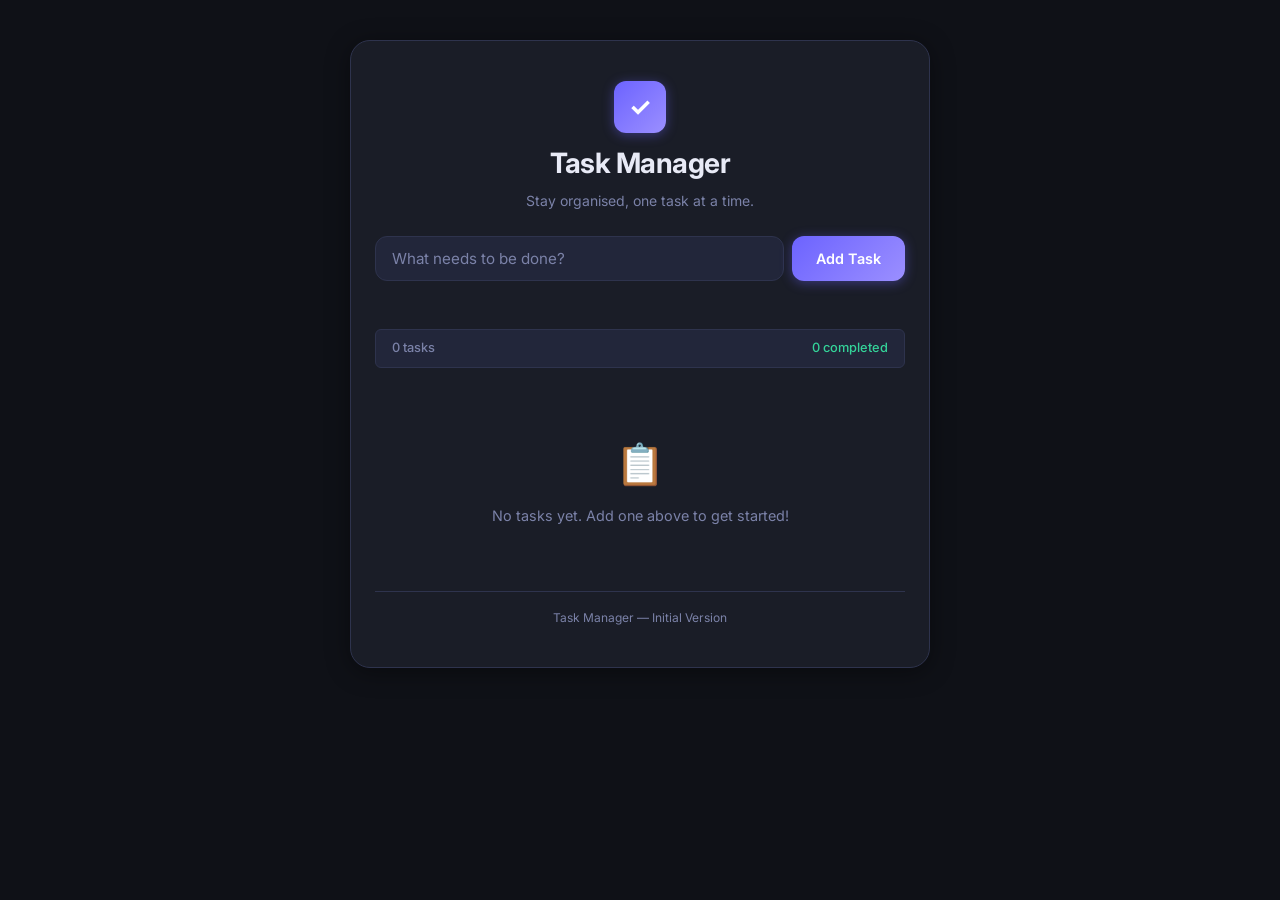
==== index.html @ 6cbb1f54 "initial" ====
<!DOCTYPE html>
<html lang="en">
  <head>
    <meta charset="UTF-8" />
    <meta name="viewport" content="width=device-width, initial-scale=1.0" />

    <!-- SEO -->
    <title>Task Manager</title>
    <meta
      name="description"
      content="A simple and clean task manager to add, complete, and delete your daily tasks."
    />

    <!-- Google Font -->
    <link rel="preconnect" href="https://fonts.googleapis.com" />
    <link rel="preconnect" href="https://fonts.gstatic.com" crossorigin />
    <link
      href="https://fonts.googleapis.com/css2?family=Inter:wght@400;500;600;700&display=swap"
      rel="stylesheet"
    />

    <link rel="stylesheet" href="style.css" />
  </head>
  <body>
    <div class="app-wrapper">
      <!-- Header -->
      <header class="app-header">
        <div class="header-icon" aria-hidden="true">✓</div>
        <h1 class="app-title">Task Manager</h1>
        <p class="app-subtitle">Stay organised, one task at a time.</p>
      </header>

      <!-- Task Input -->
      <section class="input-section" aria-label="Add a new task">
        <form id="task-form" class="task-form" novalidate>
          <input
            id="task-input"
            class="task-input"
            type="text"
            placeholder="What needs to be done?"
            aria-label="New task description"
            maxlength="150"
            autocomplete="off"
          />
          <button id="add-btn" class="btn btn-add" type="submit">
            Add Task
          </button>
        </form>

        <!-- Inline error message -->
        <p id="error-msg" class="error-msg" role="alert" aria-live="polite"></p>
      </section>

      <!-- Stats Bar -->
      <div class="stats-bar">
        <span id="stats-total" class="stat">0 tasks</span>
        <span id="stats-completed" class="stat stat-completed">0 completed</span>
      </div>

      <!-- Task List -->
      <main>
        <ul id="task-list" class="task-list" aria-label="Task list">
          <!-- Tasks are injected here by script.js -->
        </ul>

        <!-- Empty state shown when no tasks exist -->
        <div id="empty-state" class="empty-state">
          <div class="empty-icon" aria-hidden="true">📋</div>
          <p>No tasks yet. Add one above to get started!</p>
        </div>
      </main>

      <!-- Footer -->
      <footer class="app-footer">
        Task Manager &mdash; Initial Version
      </footer>
    </div>

    <script src="script.js"></script>
  </body>
</html>
---- style.css ----
/* ============================================================
   CSS CUSTOM PROPERTIES (Design Tokens)
   Centralising colours, spacing, and radii makes it easy for
   team members to retheme the app in one place.
   ============================================================ */
:root {
  /* Colour Palette */
  --clr-bg:           #0f1117;
  --clr-surface:      #1a1d27;
  --clr-surface-alt:  #22263a;
  --clr-border:       #2e334d;
  --clr-accent:       #6c63ff;
  --clr-accent-hover: #574fd6;
  --clr-success:      #34d399;
  --clr-danger:       #f87171;
  --clr-danger-hover: #ef4444;
  --clr-text-primary: #e8eaf6;
  --clr-text-muted:   #7b82a8;
  --clr-completed:    #4b5280;

  /* Spacing */
  --sp-xs:  4px;
  --sp-sm:  8px;
  --sp-md:  16px;
  --sp-lg:  24px;
  --sp-xl:  40px;

  /* Border Radius */
  --radius-sm:  6px;
  --radius-md:  12px;
  --radius-lg:  20px;
  --radius-pill: 999px;

  /* Typography */
  --font-body: 'Inter', system-ui, sans-serif;

  /* Shadows */
  --shadow-card: 0 4px 24px rgba(0, 0, 0, 0.4);
  --shadow-btn:  0 2px 12px rgba(108, 99, 255, 0.4);

  /* Transitions */
  --transition-fast: 0.15s ease;
  --transition-mid:  0.25s ease;
}

/* ============================================================
   RESET & BASE
   ============================================================ */
*, *::before, *::after {
  box-sizing: border-box;
  margin: 0;
  padding: 0;
}

html {
  scroll-behavior: smooth;
}

body {
  font-family: var(--font-body);
  background-color: var(--clr-bg);
  color: var(--clr-text-primary);
  min-height: 100vh;
  display: flex;
  justify-content: center;
  align-items: flex-start;
  padding: var(--sp-xl) var(--sp-md);
  line-height: 1.6;
}

/* ============================================================
   APP WRAPPER  (card container)
   ============================================================ */
.app-wrapper {
  width: 100%;
  max-width: 580px;
  background-color: var(--clr-surface);
  border-radius: var(--radius-lg);
  box-shadow: var(--shadow-card);
  border: 1px solid var(--clr-border);
  padding: var(--sp-xl) var(--sp-lg);
  display: flex;
  flex-direction: column;
  gap: var(--sp-lg);
}

/* ============================================================
   HEADER
   ============================================================ */
.app-header {
  text-align: center;
}

.header-icon {
  display: inline-flex;
  align-items: center;
  justify-content: center;
  width: 52px;
  height: 52px;
  background: linear-gradient(135deg, var(--clr-accent), #9b8fff);
  border-radius: var(--radius-md);
  font-size: 1.6rem;
  font-weight: 700;
  color: #fff;
  margin-bottom: var(--sp-sm);
  box-shadow: var(--shadow-btn);
}

.app-title {
  font-size: 1.75rem;
  font-weight: 700;
  letter-spacing: -0.5px;
  color: var(--clr-text-primary);
}

.app-subtitle {
  margin-top: var(--sp-xs);
  font-size: 0.875rem;
  color: var(--clr-text-muted);
}

/* ============================================================
   INPUT SECTION
   ============================================================ */
.task-form {
  display: flex;
  gap: var(--sp-sm);
}

.task-input {
  flex: 1;
  padding: 12px var(--sp-md);
  background-color: var(--clr-surface-alt);
  border: 1.5px solid var(--clr-border);
  border-radius: var(--radius-md);
  color: var(--clr-text-primary);
  font-family: var(--font-body);
  font-size: 0.95rem;
  outline: none;
  transition: border-color var(--transition-fast), box-shadow var(--transition-fast);
}

.task-input::placeholder {
  color: var(--clr-text-muted);
}

.task-input:focus {
  border-color: var(--clr-accent);
  box-shadow: 0 0 0 3px rgba(108, 99, 255, 0.2);
}

/* Error state on the input */
.task-input.is-error {
  border-color: var(--clr-danger);
  box-shadow: 0 0 0 3px rgba(248, 113, 113, 0.2);
}

/* ============================================================
   BUTTONS
   ============================================================ */
.btn {
  padding: 12px var(--sp-lg);
  border: none;
  border-radius: var(--radius-md);
  font-family: var(--font-body);
  font-size: 0.9rem;
  font-weight: 600;
  cursor: pointer;
  transition: background-color var(--transition-fast),
              transform var(--transition-fast),
              box-shadow var(--transition-fast);
  white-space: nowrap;
}

.btn:active {
  transform: scale(0.97);
}

/* Primary add button */
.btn-add {
  background: linear-gradient(135deg, var(--clr-accent), #9b8fff);
  color: #fff;
  box-shadow: var(--shadow-btn);
}

.btn-add:hover {
  background: linear-gradient(135deg, var(--clr-accent-hover), #7c6fe0);
  box-shadow: 0 4px 16px rgba(108, 99, 255, 0.5);
}

/* ============================================================
   ERROR MESSAGE
   ============================================================ */
.error-msg {
  min-height: 20px;
  font-size: 0.8rem;
  color: var(--clr-danger);
  margin-top: var(--sp-xs);
  transition: opacity var(--transition-mid);
}

/* ============================================================
   STATS BAR
   ============================================================ */
.stats-bar {
  display: flex;
  justify-content: space-between;
  align-items: center;
  padding: var(--sp-sm) var(--sp-md);
  background-color: var(--clr-surface-alt);
  border-radius: var(--radius-sm);
  border: 1px solid var(--clr-border);
}

.stat {
  font-size: 0.8rem;
  font-weight: 500;
  color: var(--clr-text-muted);
}

.stat-completed {
  color: var(--clr-success);
}

/* ============================================================
   TASK LIST
   ============================================================ */
.task-list {
  list-style: none;
  display: flex;
  flex-direction: column;
  gap: var(--sp-sm);
}

/* Individual task item */
.task-item {
  display: flex;
  align-items: center;
  gap: var(--sp-md);
  padding: var(--sp-md);
  background-color: var(--clr-surface-alt);
  border: 1px solid var(--clr-border);
  border-radius: var(--radius-md);
  transition: border-color var(--transition-mid),
              background-color var(--transition-mid),
              opacity var(--transition-mid),
              transform var(--transition-mid);

  /* Animate in when added */
  animation: slide-in 0.25s ease forwards;
}

.task-item:hover {
  border-color: var(--clr-accent);
}

/* Completed state */
.task-item.is-completed {
  opacity: 0.6;
  background-color: var(--clr-surface);
  border-color: var(--clr-completed);
}

.task-item.is-completed .task-text {
  text-decoration: line-through;
  color: var(--clr-completed);
}

/* Animate out on removal */
.task-item.removing {
  opacity: 0;
  transform: translateX(30px);
}

/* --- Checkbox --- */
.task-checkbox {
  flex-shrink: 0;
  appearance: none;
  -webkit-appearance: none;
  width: 20px;
  height: 20px;
  border: 2px solid var(--clr-border);
  border-radius: 50%;
  cursor: pointer;
  position: relative;
  transition: background-color var(--transition-fast),
              border-color var(--transition-fast);
}

.task-checkbox:hover {
  border-color: var(--clr-success);
}

.task-checkbox:checked {
  background-color: var(--clr-success);
  border-color: var(--clr-success);
}

/* Checkmark tick */
.task-checkbox:checked::after {
  content: '';
  position: absolute;
  top: 3px;
  left: 6px;
  width: 5px;
  height: 9px;
  border: 2px solid #0f1117;
  border-top: none;
  border-left: none;
  transform: rotate(45deg);
}

/* --- Task text --- */
.task-text {
  flex: 1;
  font-size: 0.95rem;
  color: var(--clr-text-primary);
  word-break: break-word;
  transition: color var(--transition-mid), text-decoration var(--transition-mid);
}

/* --- Delete button --- */
.btn-delete {
  flex-shrink: 0;
  background: transparent;
  border: 1px solid transparent;
  color: var(--clr-text-muted);
  border-radius: var(--radius-sm);
  padding: var(--sp-xs) var(--sp-sm);
  font-size: 1rem;
  cursor: pointer;
  transition: color var(--transition-fast),
              border-color var(--transition-fast),
              background-color var(--transition-fast);
  line-height: 1;
}

.btn-delete:hover {
  color: var(--clr-danger);
  border-color: var(--clr-danger);
  background-color: rgba(248, 113, 113, 0.1);
}

/* ============================================================
   EMPTY STATE
   ============================================================ */
.empty-state {
  text-align: center;
  padding: var(--sp-xl) var(--sp-md);
  color: var(--clr-text-muted);
  font-size: 0.9rem;
  display: none; /* shown via JS */
}

.empty-icon {
  font-size: 2.5rem;
  margin-bottom: var(--sp-sm);
}

/* ============================================================
   FOOTER
   ============================================================ */
.app-footer {
  text-align: center;
  font-size: 0.75rem;
  color: var(--clr-text-muted);
  border-top: 1px solid var(--clr-border);
  padding-top: var(--sp-md);
}

/* ============================================================
   ANIMATIONS
   ============================================================ */
@keyframes slide-in {
  from {
    opacity: 0;
    transform: translateY(-8px);
  }
  to {
    opacity: 1;
    transform: translateY(0);
  }
}

/* ============================================================
   RESPONSIVE  — small screens
   ============================================================ */
@media (max-width: 480px) {
  .app-wrapper {
    padding: var(--sp-lg) var(--sp-md);
    border-radius: var(--radius-md);
  }

  .task-form {
    flex-direction: column;
  }

  .btn-add {
    width: 100%;
  }
}
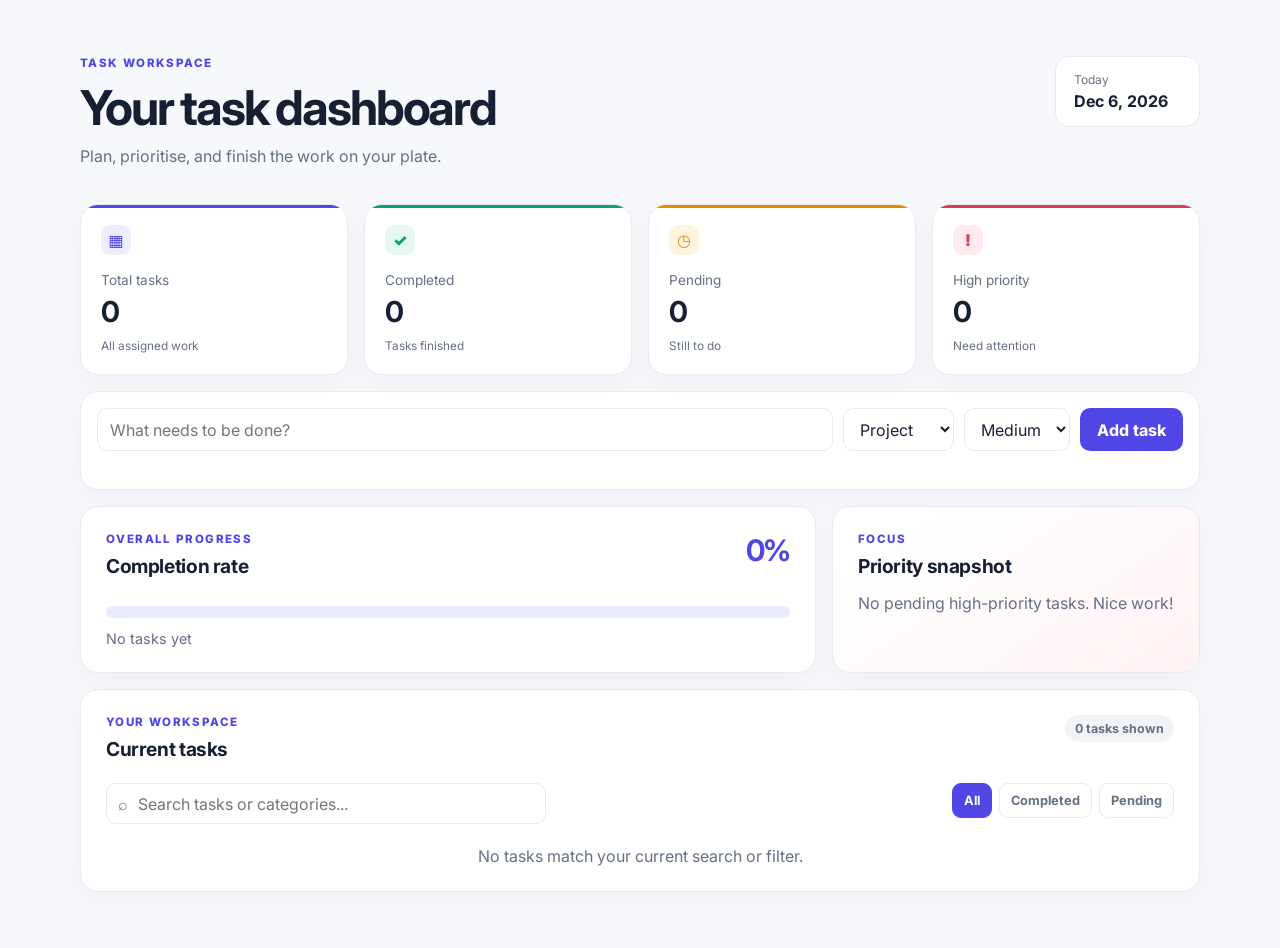
==== commit 430a7079: "Integration" ====
--- a/index.html
+++ b/index.html
@@ -19,63 +19,57 @@
       rel="stylesheet"
     />
 
-    <link rel="stylesheet" href="style.css" />
+    <link rel="stylesheet" href="dashboard.css" />
   </head>
   <body>
-    <div class="app-wrapper">
-      <!-- Header -->
-      <header class="app-header">
-        <div class="header-icon" aria-hidden="true">✓</div>
-        <h1 class="app-title">Task Manager</h1>
-        <p class="app-subtitle">Stay organised, one task at a time.</p>
+    <main class="dashboard" aria-labelledby="page-title">
+      <header class="hero">
+        <div>
+          <p class="eyebrow">Task workspace</p>
+          <h1 id="page-title">Your task dashboard</h1>
+          <p class="intro">Plan, prioritise, and finish the work on your plate.</p>
+        </div>
+        <div class="today" aria-label="Current date"><span>Today</span><strong id="current-date"></strong></div>
       </header>
 
-      <!-- Task Input -->
-      <section class="input-section" aria-label="Add a new task">
-        <form id="task-form" class="task-form" novalidate>
-          <input
-            id="task-input"
-            class="task-input"
-            type="text"
-            placeholder="What needs to be done?"
-            aria-label="New task description"
-            maxlength="150"
-            autocomplete="off"
-          />
-          <button id="add-btn" class="btn btn-add" type="submit">
-            Add Task
-          </button>
-        </form>
-
-        <!-- Inline error message -->
-        <p id="error-msg" class="error-msg" role="alert" aria-live="polite"></p>
+      <section class="metrics" aria-label="Task statistics">
+        <article class="metric-card total"><span class="metric-icon" aria-hidden="true">▦</span><p>Total tasks</p><strong id="total-tasks">0</strong><span>All assigned work</span></article>
+        <article class="metric-card completed"><span class="metric-icon" aria-hidden="true">✓</span><p>Completed</p><strong id="completed-tasks">0</strong><span>Tasks finished</span></article>
+        <article class="metric-card pending"><span class="metric-icon" aria-hidden="true">◷</span><p>Pending</p><strong id="pending-tasks">0</strong><span>Still to do</span></article>
+        <article class="metric-card high"><span class="metric-icon" aria-hidden="true">!</span><p>High priority</p><strong id="high-priority-tasks">0</strong><span>Need attention</span></article>
       </section>
 
-      <!-- Stats Bar -->
-      <div class="stats-bar">
-        <span id="stats-total" class="stat">0 tasks</span>
-        <span id="stats-completed" class="stat stat-completed">0 completed</span>
-      </div>
+      <section class="add-panel" aria-labelledby="add-task-heading">
+        <h2 id="add-task-heading" class="sr-only">Add a task</h2>
+        <form id="task-form" class="task-form" novalidate>
+          <input id="task-input" type="text" maxlength="150" placeholder="What needs to be done?" aria-label="Task description" autocomplete="off">
+          <select id="category-input" aria-label="Task category"><option>Study</option><option>Personal</option><option selected>Project</option><option>Other</option></select>
+          <select id="priority-input" aria-label="Task priority"><option>Low</option><option selected>Medium</option><option>High</option></select>
+          <button type="submit">Add task</button>
+        </form>
+        <p id="form-error" class="form-error" role="alert"></p>
+      </section>
 
-      <!-- Task List -->
-      <main>
-        <ul id="task-list" class="task-list" aria-label="Task list">
-          <!-- Tasks are injected here by script.js -->
-        </ul>
+      <section class="content-grid">
+        <article class="progress-card" aria-labelledby="progress-heading">
+          <div class="card-heading"><div><p class="eyebrow">Overall progress</p><h2 id="progress-heading">Completion rate</h2></div><strong id="completion-percentage">0%</strong></div>
+          <div id="progress-track" class="progress-track" role="progressbar" aria-label="Task completion progress" aria-valuemin="0" aria-valuemax="100" aria-valuenow="0"><span id="progress-fill"></span></div>
+          <p id="progress-summary">No tasks yet</p>
+        </article>
+        <article class="focus-card" aria-labelledby="focus-heading"><p class="eyebrow">Focus</p><h2 id="focus-heading">Priority snapshot</h2><p id="focus-message">Everything is under control.</p></article>
+      </section>
 
-        <!-- Empty state shown when no tasks exist -->
-        <div id="empty-state" class="empty-state">
-          <div class="empty-icon" aria-hidden="true">📋</div>
-          <p>No tasks yet. Add one above to get started!</p>
+      <section class="task-section" aria-labelledby="tasks-heading">
+        <div class="section-heading"><div><p class="eyebrow">Your workspace</p><h2 id="tasks-heading">Current tasks</h2></div><span id="task-count" class="task-count">0 tasks</span></div>
+        <div class="controls" aria-label="Task search and filters">
+          <label class="search-field" for="task-search"><span aria-hidden="true">⌕</span><span class="sr-only">Search tasks</span><input id="task-search" type="search" placeholder="Search tasks or categories..." autocomplete="off"><button id="clear-search" type="button" aria-label="Clear search" hidden>×</button></label>
+          <div class="filter-group" role="group" aria-label="Filter tasks by status"><button class="is-active" type="button" data-filter="all" aria-pressed="true">All</button><button type="button" data-filter="completed" aria-pressed="false">Completed</button><button type="button" data-filter="pending" aria-pressed="false">Pending</button></div>
         </div>
-      </main>
+        <ul id="task-list" class="task-list" aria-live="polite"></ul>
+        <p id="empty-state" class="empty-state" hidden>No tasks match your current search or filter.</p>
+      </section>
+    </main>
 
-      <!-- Footer -->
-      <footer class="app-footer">
-        Task Manager &mdash; Initial Version
-      </footer>
-    </div>
-
-    <script src="script.js"></script>
+    <script src="dashboard.js"></script>
   </body>
 </html>
--- a/dashboard.css
+++ b/dashboard.css
@@ -0,0 +1,16 @@
+:root { --ink:#172033; --muted:#667085; --line:#e8eaf0; --canvas:#f6f8fc; --surface:#fff; --blue:#4f46e5; --green:#0f9f6e; --amber:#e68a00; --red:#dc3c4d; }
+* { box-sizing:border-box; }
+body { margin:0; min-width:320px; background:var(--canvas); color:var(--ink); font-family:Inter,ui-sans-serif,system-ui,-apple-system,"Segoe UI",sans-serif; }
+.dashboard { width:min(1120px,calc(100% - 32px)); margin:auto; padding:56px 0; }
+.hero,.section-heading,.card-heading,.controls { display:flex; justify-content:space-between; gap:24px; align-items:flex-start; }
+.eyebrow { margin:0 0 8px; color:var(--blue); font-size:.72rem; font-weight:800; letter-spacing:.12em; text-transform:uppercase; }
+h1,h2,p { margin-top:0; } h1 { margin-bottom:9px; font-size:clamp(2rem,5vw,3rem); letter-spacing:-.045em; } h2 { margin-bottom:0; font-size:1.2rem; letter-spacing:-.02em; }
+.intro,.metric-card>span:last-child,.progress-card>p,.focus-card>p:not(.eyebrow) { color:var(--muted); } .intro { margin-bottom:0; }
+.today { min-width:145px; padding:15px 18px; border:1px solid var(--line); border-radius:14px; background:var(--surface); }.today span { display:block; margin-bottom:4px; color:var(--muted); font-size:.75rem; }
+.metrics { display:grid; grid-template-columns:repeat(4,1fr); gap:16px; margin:38px 0 16px; }.metric-card,.progress-card,.focus-card,.task-section,.add-panel { border:1px solid var(--line); border-radius:18px; background:var(--surface); box-shadow:0 8px 25px rgba(29,41,57,.035); }.metric-card { position:relative; overflow:hidden; padding:20px; }.metric-card:before { position:absolute; top:0; left:0; width:100%; height:3px; background:var(--blue); content:""; }.completed:before{background:var(--green)} .pending:before{background:var(--amber)} .high:before{background:var(--red)}
+.metric-icon { display:grid; width:30px; height:30px; margin-bottom:17px; place-items:center; border-radius:9px; color:var(--blue); background:#eeedff; font-weight:900; }.completed .metric-icon{color:var(--green);background:#e7f8f1}.pending .metric-icon{color:var(--amber);background:#fff4df}.high .metric-icon{color:var(--red);background:#ffeaed}.metric-card p{margin-bottom:6px;color:var(--muted);font-size:.85rem}.metric-card strong{display:block;margin-bottom:5px;font-size:1.8rem;letter-spacing:-.04em}.metric-card>span:last-child{font-size:.74rem}
+.add-panel { margin-bottom:16px; padding:16px; }.task-form { display:grid; grid-template-columns:minmax(0,1fr) auto auto auto; gap:10px; }.task-form input,.task-form select,.task-form button{min-height:43px;border-radius:10px;font:inherit}.task-form input,.task-form select{border:1px solid var(--line);padding:0 12px;color:var(--ink);background:#fff}.task-form input:focus,.task-form select:focus,.search-field:focus-within{outline:3px solid #deddff;border-color:var(--blue)}.task-form button{border:0;padding:0 17px;color:#fff;background:var(--blue);font-weight:750;cursor:pointer}.form-error{min-height:1.1em;margin:8px 2px 0;color:var(--red);font-size:.8rem}
+.content-grid { display:grid; grid-template-columns:2fr 1fr; gap:16px; }.progress-card,.focus-card{padding:25px}.card-heading>strong{color:var(--blue);font-size:1.85rem;letter-spacing:-.05em}.progress-track{height:12px;margin:28px 0 12px;overflow:hidden;border-radius:999px;background:#e9eafb}.progress-track span{display:block;width:0;height:100%;border-radius:inherit;background:linear-gradient(90deg,#4f46e5,#7c73ff);transition:width .5s ease}.progress-card>p{margin-bottom:0;font-size:.9rem}.focus-card{background:linear-gradient(145deg,#fff 15%,#fff3f4)}.focus-card h2{margin-bottom:13px}.focus-card>p:not(.eyebrow){margin-bottom:0;line-height:1.55}
+.task-section{margin-top:16px;padding:25px}.task-count{padding:6px 10px;border-radius:999px;color:var(--muted);background:#f1f3f7;font-size:.78rem;font-weight:700}.controls{margin-top:22px}.search-field{display:flex;flex:1;align-items:center;gap:8px;max-width:440px;padding:0 11px;border:1px solid var(--line);border-radius:10px;color:var(--muted)}.search-field input{width:100%;min-width:0;height:39px;border:0;outline:0;color:var(--ink);font:inherit}.search-field button,.task-delete{border:0;color:var(--muted);background:transparent;cursor:pointer}.search-field button{font-size:1.3rem}.filter-group{display:flex;flex-wrap:wrap;gap:7px}.filter-group button{padding:9px 11px;border:1px solid var(--line);border-radius:9px;color:var(--muted);background:#fff;font:inherit;font-size:.8rem;font-weight:700;cursor:pointer}.filter-group .is-active{border-color:var(--blue);color:#fff;background:var(--blue)}
+.task-list{padding:0;margin:21px 0 0;list-style:none}.task-item{display:flex;align-items:center;gap:12px;padding:15px 0;border-top:1px solid var(--line)}.task-check{width:20px;height:20px;accent-color:var(--green)}.task-name{flex:1;font-weight:650}.is-completed .task-name{color:var(--muted);text-decoration:line-through}.priority,.category{padding:5px 9px;border-radius:999px;text-align:center;font-size:.73rem;font-weight:750}.priority{min-width:72px}.priority-high{color:#b42332;background:#ffeaed}.priority-medium{color:#a65a00;background:#fff3dd}.priority-low{color:#087850;background:#e4f8ef}.category{min-width:65px;color:#526077;background:#f0f2f6}.task-delete{font:inherit;font-size:.78rem}.task-delete:hover{color:var(--red)}.empty-state{margin:22px 0 0;color:var(--muted);text-align:center}.sr-only{position:absolute;width:1px;height:1px;padding:0;overflow:hidden;clip:rect(0,0,0,0);white-space:nowrap;border:0}
+@media(max-width:760px){.dashboard{padding:32px 0}.metrics{grid-template-columns:repeat(2,1fr)}.content-grid{grid-template-columns:1fr}.task-form{grid-template-columns:1fr 1fr}.task-form input,.task-form button{grid-column:1/-1}.controls{display:block}.search-field{max-width:none}.filter-group{margin-top:10px}}@media(max-width:480px){.hero{display:block}.today{display:inline-block;margin-top:20px}.metrics{grid-template-columns:1fr}.task-section,.progress-card,.focus-card{padding:19px}.task-item{flex-wrap:wrap}.task-name{min-width:calc(100% - 40px);font-size:.9rem}}
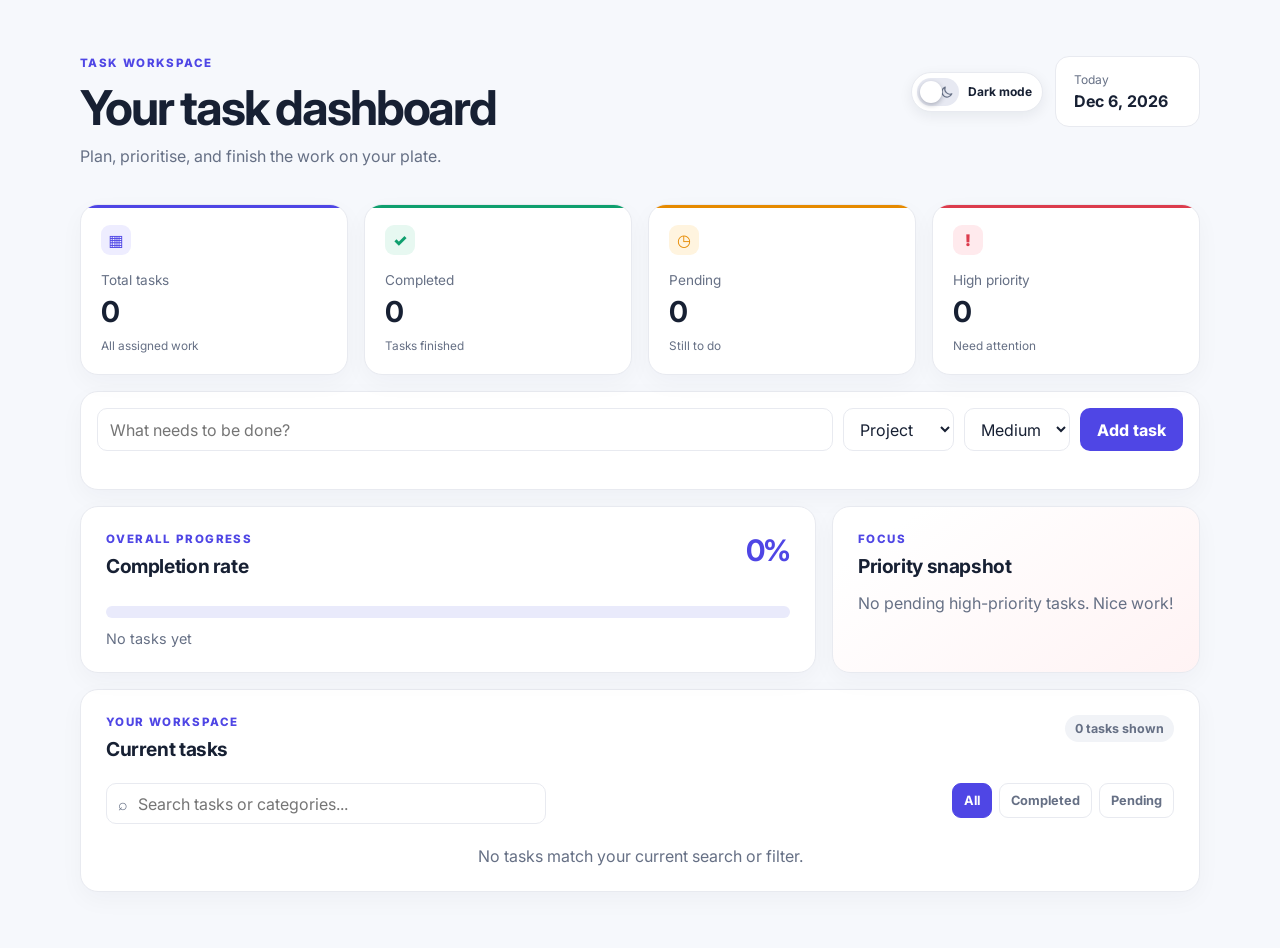
==== commit 1f6c099e: "Add dark mode support" ====
--- a/index.html
+++ b/index.html
@@ -20,6 +20,13 @@
     />
 
     <link rel="stylesheet" href="dashboard.css" />
+    <script>
+      (() => {
+        const savedTheme = localStorage.getItem('taskManagerTheme');
+        const prefersDark = window.matchMedia('(prefers-color-scheme: dark)').matches;
+        document.documentElement.dataset.theme = savedTheme || (prefersDark ? 'dark' : 'light');
+      })();
+    </script>
   </head>
   <body>
     <main class="dashboard" aria-labelledby="page-title">
@@ -29,7 +36,17 @@
           <h1 id="page-title">Your task dashboard</h1>
           <p class="intro">Plan, prioritise, and finish the work on your plate.</p>
         </div>
-        <div class="today" aria-label="Current date"><span>Today</span><strong id="current-date"></strong></div>
+        <div class="hero-actions">
+          <button id="theme-toggle" class="theme-toggle" type="button" aria-label="Switch to dark mode" aria-pressed="false">
+            <span class="theme-toggle-track" aria-hidden="true">
+              <svg class="theme-icon sun-icon" viewBox="0 0 24 24" fill="none" stroke="currentColor" stroke-width="2" stroke-linecap="round"><circle cx="12" cy="12" r="3.5"/><path d="M12 2v2M12 20v2M4.93 4.93l1.41 1.41M17.66 17.66l1.41 1.41M2 12h2M20 12h2M4.93 19.07l1.41-1.41M17.66 6.34l1.41-1.41"/></svg>
+              <svg class="theme-icon moon-icon" viewBox="0 0 24 24" fill="none" stroke="currentColor" stroke-width="2" stroke-linecap="round" stroke-linejoin="round"><path d="M20.3 15.1A8.8 8.8 0 0 1 8.9 3.7 8.8 8.8 0 1 0 20.3 15.1Z"/></svg>
+              <span class="theme-toggle-knob"></span>
+            </span>
+            <span class="theme-toggle-label">Dark mode</span>
+          </button>
+          <div class="today" aria-label="Current date"><span>Today</span><strong id="current-date"></strong></div>
+        </div>
       </header>
 
       <section class="metrics" aria-label="Task statistics">
--- a/dashboard.css
+++ b/dashboard.css
@@ -14,3 +14,10 @@
 .task-section{margin-top:16px;padding:25px}.task-count{padding:6px 10px;border-radius:999px;color:var(--muted);background:#f1f3f7;font-size:.78rem;font-weight:700}.controls{margin-top:22px}.search-field{display:flex;flex:1;align-items:center;gap:8px;max-width:440px;padding:0 11px;border:1px solid var(--line);border-radius:10px;color:var(--muted)}.search-field input{width:100%;min-width:0;height:39px;border:0;outline:0;color:var(--ink);font:inherit}.search-field button,.task-delete{border:0;color:var(--muted);background:transparent;cursor:pointer}.search-field button{font-size:1.3rem}.filter-group{display:flex;flex-wrap:wrap;gap:7px}.filter-group button{padding:9px 11px;border:1px solid var(--line);border-radius:9px;color:var(--muted);background:#fff;font:inherit;font-size:.8rem;font-weight:700;cursor:pointer}.filter-group .is-active{border-color:var(--blue);color:#fff;background:var(--blue)}
 .task-list{padding:0;margin:21px 0 0;list-style:none}.task-item{display:flex;align-items:center;gap:12px;padding:15px 0;border-top:1px solid var(--line)}.task-check{width:20px;height:20px;accent-color:var(--green)}.task-name{flex:1;font-weight:650}.is-completed .task-name{color:var(--muted);text-decoration:line-through}.priority,.category{padding:5px 9px;border-radius:999px;text-align:center;font-size:.73rem;font-weight:750}.priority{min-width:72px}.priority-high{color:#b42332;background:#ffeaed}.priority-medium{color:#a65a00;background:#fff3dd}.priority-low{color:#087850;background:#e4f8ef}.category{min-width:65px;color:#526077;background:#f0f2f6}.task-delete{font:inherit;font-size:.78rem}.task-delete:hover{color:var(--red)}.empty-state{margin:22px 0 0;color:var(--muted);text-align:center}.sr-only{position:absolute;width:1px;height:1px;padding:0;overflow:hidden;clip:rect(0,0,0,0);white-space:nowrap;border:0}
 @media(max-width:760px){.dashboard{padding:32px 0}.metrics{grid-template-columns:repeat(2,1fr)}.content-grid{grid-template-columns:1fr}.task-form{grid-template-columns:1fr 1fr}.task-form input,.task-form button{grid-column:1/-1}.controls{display:block}.search-field{max-width:none}.filter-group{margin-top:10px}}@media(max-width:480px){.hero{display:block}.today{display:inline-block;margin-top:20px}.metrics{grid-template-columns:1fr}.task-section,.progress-card,.focus-card{padding:19px}.task-item{flex-wrap:wrap}.task-name{min-width:calc(100% - 40px);font-size:.9rem}}
+
+/* Theme switcher and dark-mode palette */
+:root{--input:#fff;--soft-blue:#eeedff;--soft-green:#e7f8f1;--soft-amber:#fff4df;--soft-red:#ffeaed;--focus-surface:#fff3f4;--chip:#f1f3f7;--category:#f0f2f6;--progress:#e9eafb;--toggle-bg:#e7e9f2;--toggle-icon:#667085;--toggle-knob:#fff}
+:root[data-theme="dark"]{--ink:#edf0ff;--muted:#a7aec7;--line:#303950;--canvas:#10131d;--surface:#181d2b;--blue:#9b94ff;--green:#53d6a5;--amber:#ffbe57;--red:#ff7d8a;--input:#202737;--soft-blue:#2a2b50;--soft-green:#183d38;--soft-amber:#44371e;--soft-red:#492631;--focus-surface:#272137;--chip:#252d3e;--category:#283143;--progress:#2b3348;--toggle-bg:#343b52;--toggle-icon:#c6ccdf;--toggle-knob:#f5f7ff}
+body{transition:background-color .35s ease,color .35s ease}.hero-actions{display:flex;align-items:center;gap:12px}.theme-toggle{display:inline-flex;align-items:center;gap:9px;padding:5px 10px 5px 5px;border:1px solid var(--line);border-radius:999px;color:var(--ink);background:var(--surface);font:700 .75rem/1 Inter,ui-sans-serif,sans-serif;cursor:pointer;box-shadow:0 4px 14px rgba(18,26,46,.07);transition:transform .2s ease,box-shadow .2s ease,border-color .25s ease,background-color .35s ease}.theme-toggle:hover{transform:translateY(-2px);border-color:var(--blue);box-shadow:0 8px 20px rgba(18,26,46,.14)}.theme-toggle:active{transform:translateY(0) scale(.97)}.theme-toggle:focus-visible{outline:3px solid color-mix(in srgb,var(--blue) 35%,transparent);outline-offset:3px}.theme-toggle-track{position:relative;display:flex;align-items:center;justify-content:space-between;width:42px;height:28px;padding:0 5px;border-radius:999px;color:var(--toggle-icon);background:var(--toggle-bg);transition:background-color .35s ease,color .35s ease}.theme-icon{z-index:1;width:14px;height:14px}.theme-toggle-knob{position:absolute;z-index:2;top:3px;left:3px;width:22px;height:22px;border-radius:50%;background:var(--toggle-knob);box-shadow:0 2px 5px rgba(18,26,46,.28);transition:transform .35s cubic-bezier(.34,1.56,.64,1),background-color .35s ease}:root[data-theme="dark"] .theme-toggle-knob{transform:translateX(14px)}
+.metric-icon{background:var(--soft-blue)}.completed .metric-icon{background:var(--soft-green)}.pending .metric-icon{background:var(--soft-amber)}.high .metric-icon{background:var(--soft-red)}.task-form input,.task-form select{background:var(--input)}.task-form input:focus,.task-form select:focus,.search-field:focus-within{outline-color:color-mix(in srgb,var(--blue) 25%,transparent)}.progress-track{background:var(--progress)}.progress-track span{background:linear-gradient(90deg,var(--blue),#7c73ff)}.focus-card{background:linear-gradient(145deg,var(--surface) 15%,var(--focus-surface))}.task-count{background:var(--chip)}.search-field,.filter-group button{background:var(--input)}.priority-high{color:#ff9ca7;background:var(--soft-red)}.priority-medium{color:var(--amber);background:var(--soft-amber)}.priority-low{color:var(--green);background:var(--soft-green)}.category{color:var(--muted);background:var(--category)}
+@media(max-width:480px){.hero-actions{margin-top:20px;justify-content:space-between}.today{margin-top:0}.theme-toggle-label{display:none}.theme-toggle{padding:5px}}@media(prefers-reduced-motion:reduce){*,*::before,*::after{scroll-behavior:auto!important;transition-duration:.01ms!important;animation-duration:.01ms!important}}
